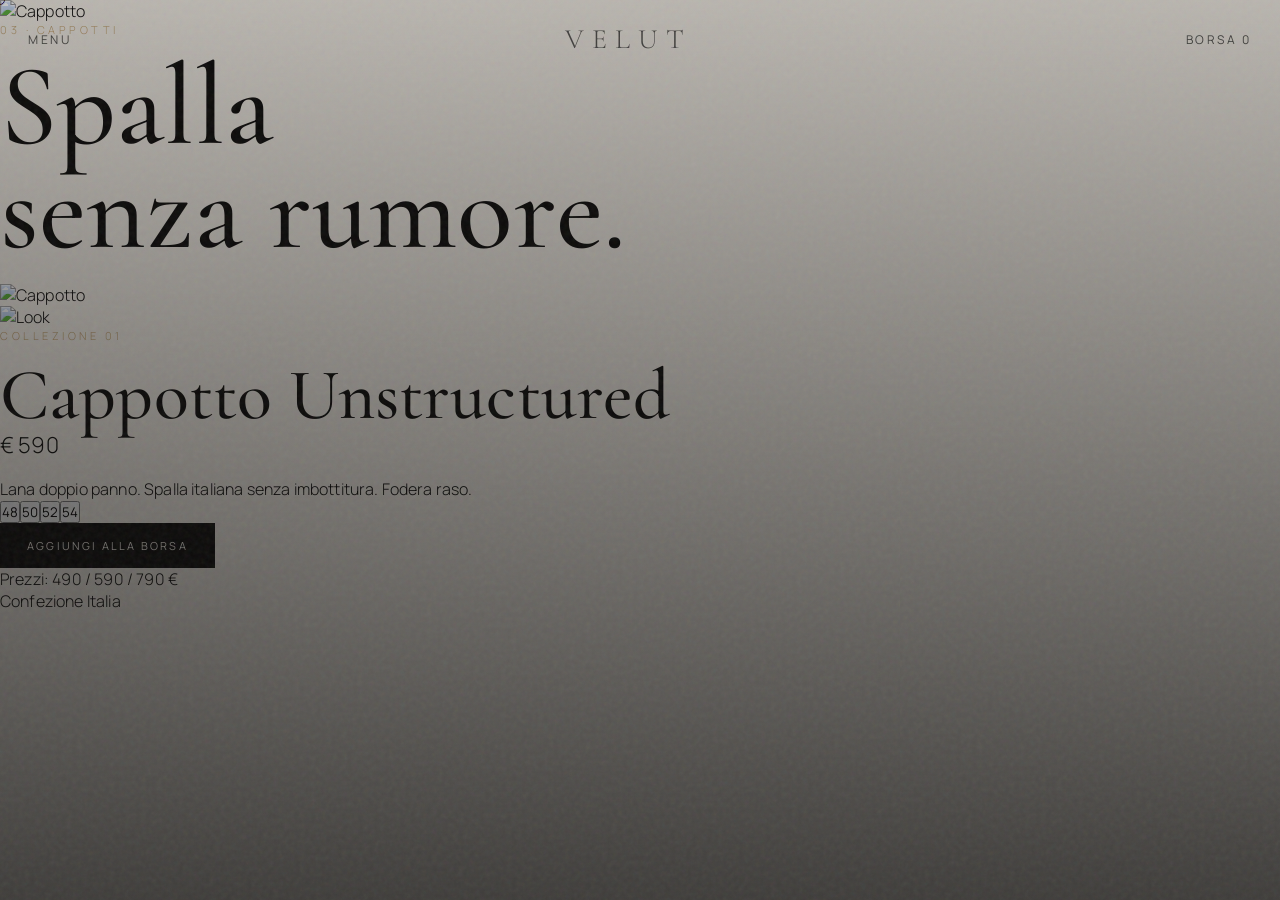
==== cappotti.html @ 3b7fd599 "Hero video sartoria e pagine prodotto Magliette Tute Cappotti" ====
<!DOCTYPE html><html lang="it"><head><meta charset="UTF-8"/><meta name="viewport" content="width=device-width, initial-scale=1"/><title>Cappotto Unstructured — Atelier VELUT</title><link href="https://fonts.googleapis.com/css2?family=Cormorant+Garamond:ital,wght@0,400;0,500;1,400&family=Manrope:wght@300;400;500&display=swap" rel="stylesheet" /><link rel="stylesheet" href="styles.css" /></head><body><div class="cursor" id="cursor"></div><div class="grain"></div><nav class="nav"><button class="nav-link" data-open="menu">Menu</button><a class="wordmark" href="index.html">VELUT</a><button class="nav-link" id="cartBtn">Borsa <span id="cartCount">0</span></button></nav><aside class="panel" id="menu"><button class="panel-close" data-close>×</button><p class="eyebrow">Atelier</p><a href="index.html">Home</a><a href="magliette.html">Magliette</a><a href="tute.html">Tute</a><a href="cappotti.html">Cappotti</a></aside><aside class="panel cart" id="cart"><button class="panel-close" data-close-cart>×</button><p class="eyebrow">Borsa</p><div id="cartItems" class="cart-items"></div><div class="cart-foot"><div class="row"><span>Totale</span><strong id="cartTotal">€ 0</strong></div><button class="btn solid" id="checkout">Richiedi il capo</button></div></aside><header class="page-hero"><div class="bg"><img src="https://images.unsplash.com/photo-1539533018447-63fcce2678e3?auto=format&fit=crop&w=1800&q=80" alt="Cappotto" /></div><div class="hero-veil"></div><div class="copy"><p class="eyebrow gold">03  ·  Cappotti</p><h1>Spalla<br />senza rumore.</h1></div></header><section class="buy"><div class="gallery"><img src="https://images.unsplash.com/photo-1539533018447-63fcce2678e3?auto=format&fit=crop&w=1400&q=80" alt="Cappotto" /><img class="small" src="https://images.unsplash.com/photo-1507679799987-c73779587ccf?auto=format&fit=crop&w=1200&q=80" alt="Look" /></div><div><p class="eyebrow">Collezione 01</p><h2>Cappotto Unstructured</h2><p class="price">€ 590</p><p>Lana doppio panno. Spalla italiana senza imbottitura. Fodera raso.</p><div class="swatches"><span class="swatch" style="background:#f3eee6"></span><span class="swatch" style="background:#0c0b0a"></span><span class="swatch" style="background:#b08968"></span></div><div class="sizes"><button class="size on" data-size="48">48</button><button class="size" data-size="50">50</button><button class="size" data-size="52">52</button><button class="size" data-size="54">54</button></div><button class="btn solid add" data-id="coat" data-name="Cappotto Unstructured" data-price="590">Aggiungi alla borsa</button><ul class="specs"><li>Prezzi: 490 / 590 / 790 €</li><li>Confezione Italia</li></ul></div></section><script src="app.js"></script></body></html>
---- styles.css ----
:root{--black:#0c0b0a;--ivory:#f3eee6;--gold:#c4a574;--stone:#8a8175;--paper:#e8e0d4}*{box-sizing:border-box;margin:0;padding:0}html{scroll-behavior:smooth}body{background:var(--ivory);color:var(--black);font-family:Manrope,sans-serif;font-weight:300;letter-spacing:.01em;overflow-x:hidden}img{width:100%;height:100%;object-fit:cover;display:block}button,a{font-family:inherit}.grain{pointer-events:none;position:fixed;inset:0;z-index:80;opacity:.07;background-image:url("data:image/svg+xml,%3Csvg viewBox='0 0 200 200' xmlns='http://www.w3.org/2000/svg'%3E%3Cfilter id='n'%3E%3CfeTurbulence type='fractalNoise' baseFrequency='.85' numOctaves='4' stitchTiles='stitch'/%3E%3C/filter%3E%3Crect width='100%25' height='100%25' filter='url(%23n)'/%3E%3C/svg%3E")}.cursor{width:10px;height:10px;border-radius:50%;border:1px solid var(--gold);position:fixed;pointer-events:none;z-index:90;transform:translate(-50%,-50%);transition:width .25s,height .25s;mix-blend-mode:difference}.cursor.big{width:44px;height:44px}.nav{position:fixed;top:0;left:0;right:0;z-index:40;display:flex;justify-content:space-between;align-items:center;padding:22px 28px;mix-blend-mode:difference;color:var(--ivory)}.wordmark{font-family:"Cormorant Garamond",serif;font-size:28px;letter-spacing:.28em;text-decoration:none;color:inherit}.nav-link{background:none;border:0;color:inherit;font-size:12px;letter-spacing:.22em;text-transform:uppercase;cursor:pointer}.hero{min-height:100vh;position:relative;display:grid;place-items:end start;color:var(--ivory)}.hero-media{position:absolute;inset:0}.hero-media img{filter:grayscale(.15) contrast(1.05)}.hero-veil{position:absolute;inset:0;background:linear-gradient(180deg,rgba(12,11,10,.25),rgba(12,11,10,.78))}.hero-copy{position:relative;z-index:2;padding:0 8vw 12vh;max-width:820px}.eyebrow{font-size:11px;letter-spacing:.32em;text-transform:uppercase;color:var(--gold);margin-bottom:18px}h1{font-family:"Cormorant Garamond",serif;font-weight:500;font-size:clamp(56px,9vw,118px);line-height:.9;margin-bottom:22px}.lede{font-size:18px;max-width:420px;margin-bottom:32px;color:var(--paper)}.vert{position:absolute;right:24px;top:50%;writing-mode:vertical-rl;letter-spacing:.4em;font-size:11px;color:var(--gold);z-index:2}.btn{display:inline-flex;align-items:center;justify-content:center;border:1px solid var(--gold);background:transparent;color:inherit;padding:14px 26px;letter-spacing:.2em;text-transform:uppercase;font-size:11px;text-decoration:none;cursor:pointer}.btn.solid{background:var(--black);color:var(--ivory);border-color:var(--black)}.btn:hover{background:var(--gold);color:var(--black);border-color:var(--gold)}.strip{background:var(--black);color:var(--gold);display:flex;gap:48px;padding:18px 28px;font-size:11px;letter-spacing:.28em;text-transform:uppercase}.manifesto,.collezione,.atelier,.lista,.foot{padding:100px 8vw}.manifesto{display:grid;grid-template-columns:1fr 1fr;gap:60px;align-items:end}h2{font-family:"Cormorant Garamond",serif;font-size:clamp(40px,6vw,72px);font-weight:500;line-height:.95}.manifesto-text p{font-size:18px;line-height:1.7;margin-bottom:16px;max-width:460px}.product{display:grid;grid-template-columns:1.15fr .85fr;gap:48px;align-items:center;margin-bottom:90px}.product.reverse{grid-template-columns:.85fr 1.15fr}.product.reverse .product-img{order:2}.product-img{height:78vh;min-height:520px;overflow:hidden}.product-info h3{font-family:"Cormorant Garamond",serif;font-size:48px;font-weight:500;margin:8px 0 6px}.price{font-size:22px;margin-bottom:18px}.product-info ul{margin:18px 0 28px;padding-left:18px}.atelier{background:var(--black);color:var(--ivory)}blockquote{font-family:"Cormorant Garamond",serif;font-size:clamp(28px,4vw,48px);font-style:italic;max-width:900px;margin:20px 0 56px;line-height:1.15}.grid3{display:grid;grid-template-columns:repeat(3,1fr);gap:36px}h4{font-size:13px;letter-spacing:.22em;text-transform:uppercase;color:var(--gold);margin-bottom:12px}.form{display:grid;grid-template-columns:1fr 1fr auto;gap:12px;margin-top:28px;max-width:780px}input{background:transparent;border:0;border-bottom:1px solid var(--stone);padding:14px 0;font-size:16px;outline:none;font-family:inherit}.foot{display:grid;grid-template-columns:1.4fr 1fr 1fr;gap:24px;background:var(--black);color:var(--paper);font-size:14px;line-height:1.8}.foot .wordmark{color:var(--ivory);margin-bottom:10px;display:block}.panel{position:fixed;inset:0 auto 0 0;width:min(420px,92vw);background:var(--black);color:var(--ivory);z-index:50;padding:80px 36px 40px;transform:translateX(-105%);transition:transform .45s cubic-bezier(.22,1,.36,1)}.panel.open{transform:none}.panel.cart{left:auto;right:0;transform:translateX(105%)}.panel.cart.open{transform:none}.panel a{display:block;color:inherit;text-decoration:none;font-family:"Cormorant Garamond",serif;font-size:36px;margin:8px 0}.panel-close{position:absolute;top:20px;right:20px;background:none;border:0;color:var(--gold);font-size:32px;cursor:pointer}.cart-line{display:flex;justify-content:space-between;padding:12px 0;border-bottom:1px solid #2a2723}.note{font-size:12px;color:var(--stone);margin-top:12px;line-height:1.5}@media(max-width:860px){.cursor{display:none}.manifesto,.product,.product.reverse,.grid3,.form,.foot{grid-template-columns:1fr}.product.reverse .product-img{order:0}.product-img{height:62vh;min-height:360px}.vert{display:none}h1{font-size:58px}}
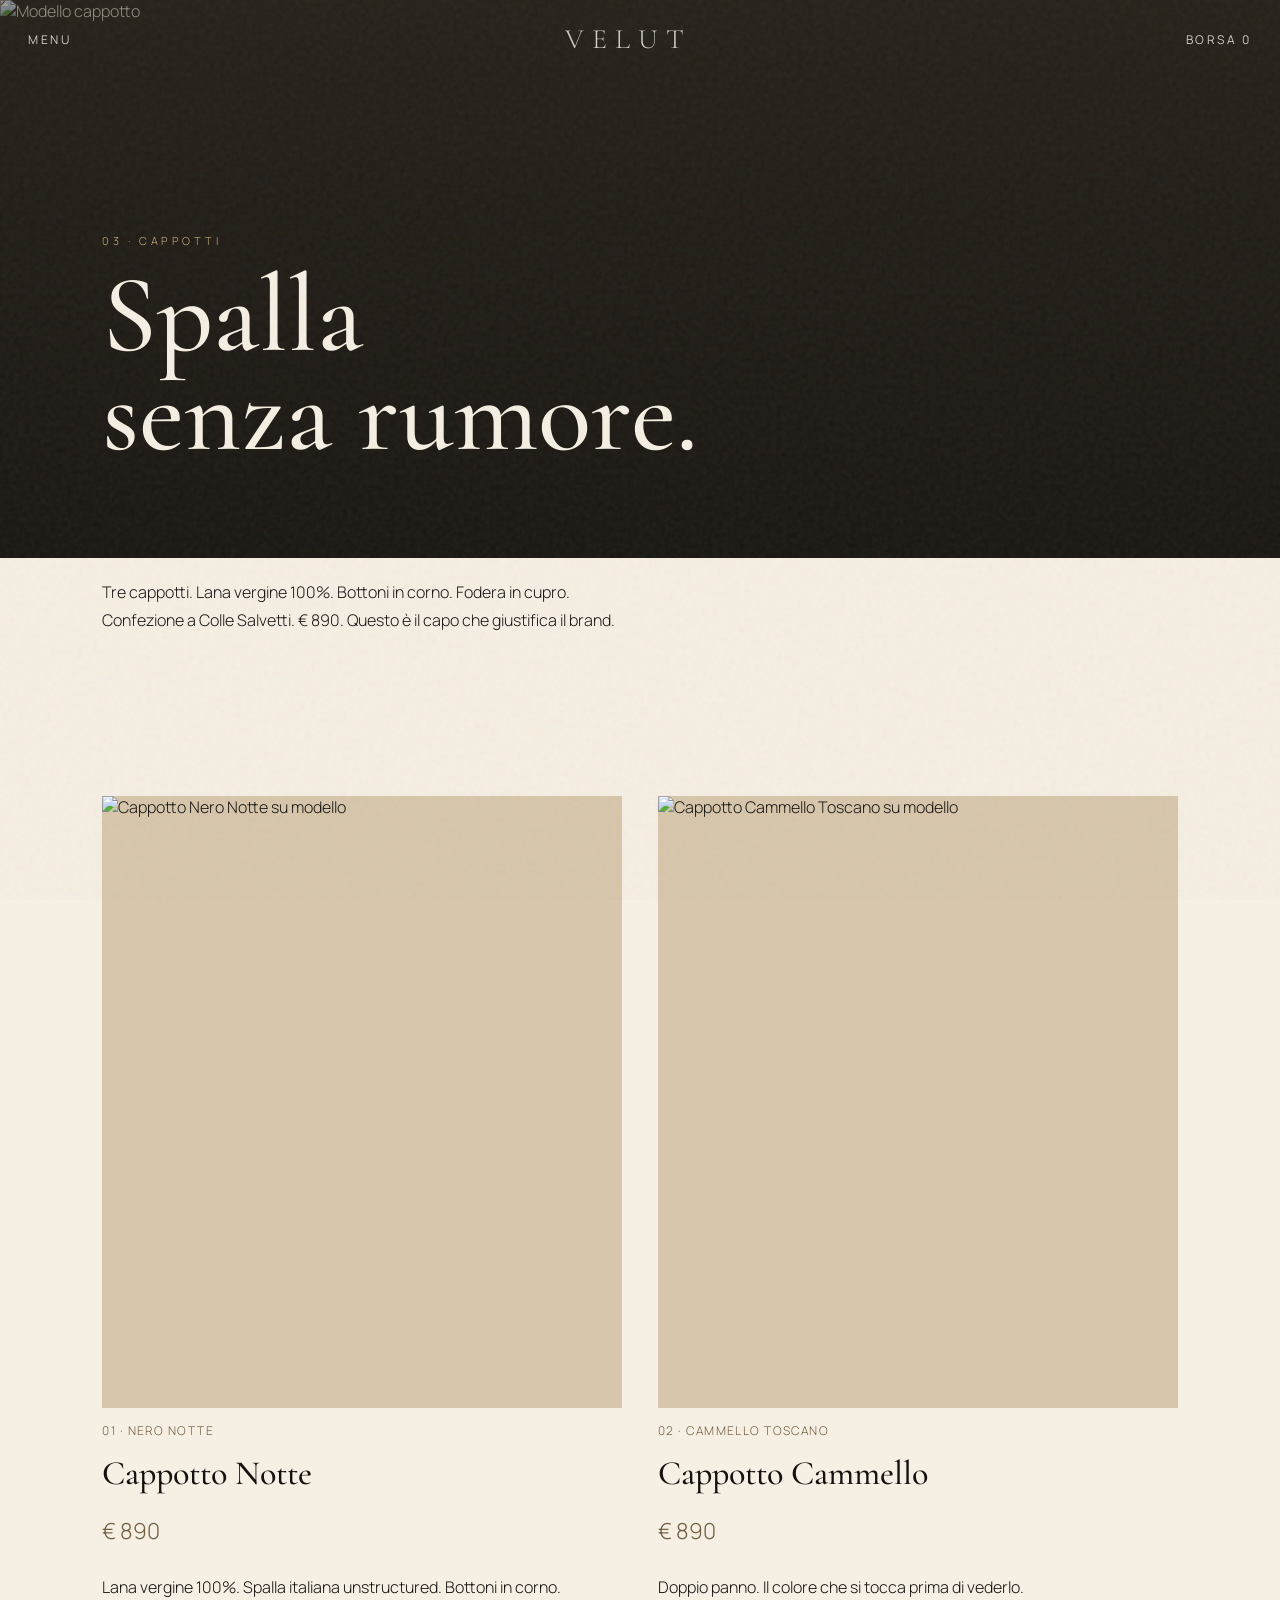
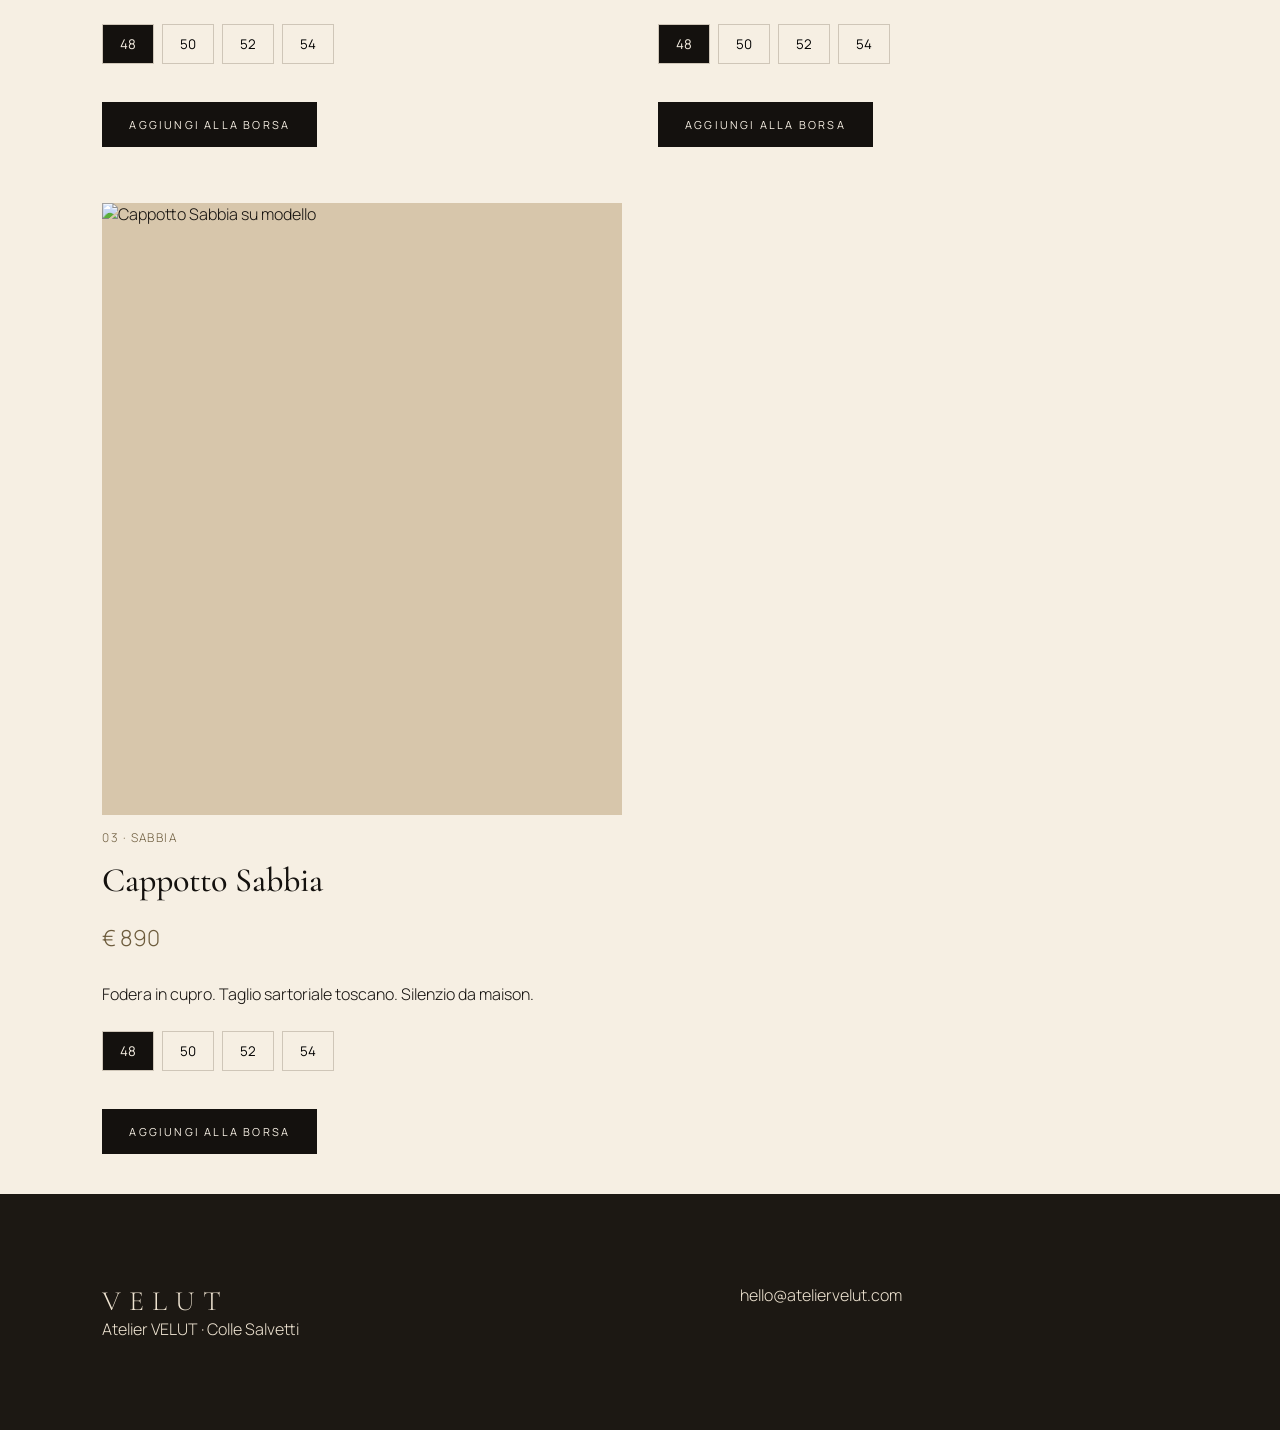
==== commit b72d952d: "Catalogo Velut: 5 magliette, 5 tute, 3 cappotti con modello. Prezzi 129 / 490 / 890. Colle Salvetti." ====
--- a/cappotti.html
+++ b/cappotti.html
@@ -1 +1,5 @@
-<!DOCTYPE html><html lang="it"><head><meta charset="UTF-8"/><meta name="viewport" content="width=device-width, initial-scale=1"/><title>Cappotto Unstructured — Atelier VELUT</title><link href="https://fonts.googleapis.com/css2?family=Cormorant+Garamond:ital,wght@0,400;0,500;1,400&family=Manrope:wght@300;400;500&display=swap" rel="stylesheet" /><link rel="stylesheet" href="styles.css" /></head><body><div class="cursor" id="cursor"></div><div class="grain"></div><nav class="nav"><button class="nav-link" data-open="menu">Menu</button><a class="wordmark" href="index.html">VELUT</a><button class="nav-link" id="cartBtn">Borsa <span id="cartCount">0</span></button></nav><aside class="panel" id="menu"><button class="panel-close" data-close>×</button><p class="eyebrow">Atelier</p><a href="index.html">Home</a><a href="magliette.html">Magliette</a><a href="tute.html">Tute</a><a href="cappotti.html">Cappotti</a></aside><aside class="panel cart" id="cart"><button class="panel-close" data-close-cart>×</button><p class="eyebrow">Borsa</p><div id="cartItems" class="cart-items"></div><div class="cart-foot"><div class="row"><span>Totale</span><strong id="cartTotal">€ 0</strong></div><button class="btn solid" id="checkout">Richiedi il capo</button></div></aside><header class="page-hero"><div class="bg"><img src="https://images.unsplash.com/photo-1539533018447-63fcce2678e3?auto=format&fit=crop&w=1800&q=80" alt="Cappotto" /></div><div class="hero-veil"></div><div class="copy"><p class="eyebrow gold">03  ·  Cappotti</p><h1>Spalla<br />senza rumore.</h1></div></header><section class="buy"><div class="gallery"><img src="https://images.unsplash.com/photo-1539533018447-63fcce2678e3?auto=format&fit=crop&w=1400&q=80" alt="Cappotto" /><img class="small" src="https://images.unsplash.com/photo-1507679799987-c73779587ccf?auto=format&fit=crop&w=1200&q=80" alt="Look" /></div><div><p class="eyebrow">Collezione 01</p><h2>Cappotto Unstructured</h2><p class="price">€ 590</p><p>Lana doppio panno. Spalla italiana senza imbottitura. Fodera raso.</p><div class="swatches"><span class="swatch" style="background:#f3eee6"></span><span class="swatch" style="background:#0c0b0a"></span><span class="swatch" style="background:#b08968"></span></div><div class="sizes"><button class="size on" data-size="48">48</button><button class="size" data-size="50">50</button><button class="size" data-size="52">52</button><button class="size" data-size="54">54</button></div><button class="btn solid add" data-id="coat" data-name="Cappotto Unstructured" data-price="590">Aggiungi alla borsa</button><ul class="specs"><li>Prezzi: 490 / 590 / 790 €</li><li>Confezione Italia</li></ul></div></section><script src="app.js"></script></body></html>+<!DOCTYPE html><html lang="it"><head><meta charset="UTF-8"/><meta name="viewport" content="width=device-width, initial-scale=1"/><title>Cappotti Lana Vergine — Atelier VELUT</title><link href="https://fonts.googleapis.com/css2?family=Cormorant+Garamond:ital,wght@0,400;0,500;1,400&family=Manrope:wght@300;400;500&display=swap" rel="stylesheet" /><link rel="stylesheet" href="styles.css" /></head><body><div class="cursor" id="cursor"></div><div class="grain"></div><nav class="nav"><button class="nav-link" data-open="menu">Menu</button><a class="wordmark" href="index.html">VELUT</a><button class="nav-link" id="cartBtn">Borsa <span id="cartCount">0</span></button></nav><aside class="panel" id="menu"><button class="panel-close" data-close>×</button><p class="eyebrow">Atelier</p><a href="index.html">Home</a><a href="magliette.html">Magliette</a><a href="tute.html">Tute</a><a href="cappotti.html">Cappotti</a><a href="collezione-sabbia.html">Sabbia</a></aside><aside class="panel cart" id="cart"><button class="panel-close" data-close-cart>×</button><p class="eyebrow">Borsa</p><div id="cartItems" class="cart-items"></div><div class="cart-foot"><div class="row"><span>Totale</span><strong id="cartTotal">€ 0</strong></div><button class="btn solid" id="checkout">Richiedi il capo</button></div></aside><header class="page-hero"><div class="bg"><img src="https://images.unsplash.com/photo-1507679799987-c73779587ccf?auto=format&fit=crop&w=1800&q=80" alt="Modello cappotto" /></div><div class="hero-veil"></div><div class="copy"><p class="eyebrow gold">03  ·  Cappotti</p><h1>Spalla<br />senza rumore.</h1></div></header><p class="note-atelier">Tre cappotti. Lana vergine 100%. Bottoni in corno. Fodera in cupro. Confezione a Colle Salvetti. € 890. Questo è il capo che giustifica il brand.</p><section class="catalog">
+<article class="card"><div class="shot"><img src="https://images.unsplash.com/photo-1539533018447-63fcce2678e3?auto=format&fit=crop&w=1400&q=80" alt="Cappotto Nero Notte su modello"/></div><p class="meta">01 · Nero Notte</p><h3>Cappotto Notte</h3><p class="price">€ 890</p><p>Lana vergine 100%. Spalla italiana unstructured. Bottoni in corno.</p><div class="sizes"><button class="size on" data-size="48">48</button><button class="size" data-size="50">50</button><button class="size" data-size="52">52</button><button class="size" data-size="54">54</button></div><button class="btn solid add" data-id="coat-notte" data-name="Cappotto Lana Vergine Nero Notte" data-price="890">Aggiungi alla borsa</button></article>
+<article class="card"><div class="shot"><img src="https://images.unsplash.com/photo-1507679799987-c73779587ccf?auto=format&fit=crop&w=1400&q=80" alt="Cappotto Cammello Toscano su modello"/></div><p class="meta">02 · Cammello Toscano</p><h3>Cappotto Cammello</h3><p class="price">€ 890</p><p>Doppio panno. Il colore che si tocca prima di vederlo.</p><div class="sizes"><button class="size on" data-size="48">48</button><button class="size" data-size="50">50</button><button class="size" data-size="52">52</button><button class="size" data-size="54">54</button></div><button class="btn solid add" data-id="coat-cammello" data-name="Cappotto Lana Vergine Cammello Toscano" data-price="890">Aggiungi alla borsa</button></article>
+<article class="card"><div class="shot"><img src="https://images.unsplash.com/photo-1617137968427-85924c800a22?auto=format&fit=crop&w=1400&q=80" alt="Cappotto Sabbia su modello"/></div><p class="meta">03 · Sabbia</p><h3>Cappotto Sabbia</h3><p class="price">€ 890</p><p>Fodera in cupro. Taglio sartoriale toscano. Silenzio da maison.</p><div class="sizes"><button class="size on" data-size="48">48</button><button class="size" data-size="50">50</button><button class="size" data-size="52">52</button><button class="size" data-size="54">54</button></div><button class="btn solid add" data-id="coat-sabbia" data-name="Cappotto Lana Vergine Sabbia" data-price="890">Aggiungi alla borsa</button></article>
+</section><footer class="foot"><div><p class="wordmark">VELUT</p><p>Atelier VELUT · Colle Salvetti</p></div><div><p>hello@ateliervelut.com</p></div></footer><script src="app.js"></script></body></html>
--- a/styles.css
+++ b/styles.css
@@ -1 +1 @@
-:root{--black:#0c0b0a;--ivory:#f3eee6;--gold:#c4a574;--stone:#8a8175;--paper:#e8e0d4}*{box-sizing:border-box;margin:0;padding:0}html{scroll-behavior:smooth}body{background:var(--ivory);color:var(--black);font-family:Manrope,sans-serif;font-weight:300;letter-spacing:.01em;overflow-x:hidden}img{width:100%;height:100%;object-fit:cover;display:block}button,a{font-family:inherit}.grain{pointer-events:none;position:fixed;inset:0;z-index:80;opacity:.07;background-image:url("data:image/svg+xml,%3Csvg viewBox='0 0 200 200' xmlns='http://www.w3.org/2000/svg'%3E%3Cfilter id='n'%3E%3CfeTurbulence type='fractalNoise' baseFrequency='.85' numOctaves='4' stitchTiles='stitch'/%3E%3C/filter%3E%3Crect width='100%25' height='100%25' filter='url(%23n)'/%3E%3C/svg%3E")}.cursor{width:10px;height:10px;border-radius:50%;border:1px solid var(--gold);position:fixed;pointer-events:none;z-index:90;transform:translate(-50%,-50%);transition:width .25s,height .25s;mix-blend-mode:difference}.cursor.big{width:44px;height:44px}.nav{position:fixed;top:0;left:0;right:0;z-index:40;display:flex;justify-content:space-between;align-items:center;padding:22px 28px;mix-blend-mode:difference;color:var(--ivory)}.wordmark{font-family:"Cormorant Garamond",serif;font-size:28px;letter-spacing:.28em;text-decoration:none;color:inherit}.nav-link{background:none;border:0;color:inherit;font-size:12px;letter-spacing:.22em;text-transform:uppercase;cursor:pointer}.hero{min-height:100vh;position:relative;display:grid;place-items:end start;color:var(--ivory)}.hero-media{position:absolute;inset:0}.hero-media img{filter:grayscale(.15) contrast(1.05)}.hero-veil{position:absolute;inset:0;background:linear-gradient(180deg,rgba(12,11,10,.25),rgba(12,11,10,.78))}.hero-copy{position:relative;z-index:2;padding:0 8vw 12vh;max-width:820px}.eyebrow{font-size:11px;letter-spacing:.32em;text-transform:uppercase;color:var(--gold);margin-bottom:18px}h1{font-family:"Cormorant Garamond",serif;font-weight:500;font-size:clamp(56px,9vw,118px);line-height:.9;margin-bottom:22px}.lede{font-size:18px;max-width:420px;margin-bottom:32px;color:var(--paper)}.vert{position:absolute;right:24px;top:50%;writing-mode:vertical-rl;letter-spacing:.4em;font-size:11px;color:var(--gold);z-index:2}.btn{display:inline-flex;align-items:center;justify-content:center;border:1px solid var(--gold);background:transparent;color:inherit;padding:14px 26px;letter-spacing:.2em;text-transform:uppercase;font-size:11px;text-decoration:none;cursor:pointer}.btn.solid{background:var(--black);color:var(--ivory);border-color:var(--black)}.btn:hover{background:var(--gold);color:var(--black);border-color:var(--gold)}.strip{background:var(--black);color:var(--gold);display:flex;gap:48px;padding:18px 28px;font-size:11px;letter-spacing:.28em;text-transform:uppercase}.manifesto,.collezione,.atelier,.lista,.foot{padding:100px 8vw}.manifesto{display:grid;grid-template-columns:1fr 1fr;gap:60px;align-items:end}h2{font-family:"Cormorant Garamond",serif;font-size:clamp(40px,6vw,72px);font-weight:500;line-height:.95}.manifesto-text p{font-size:18px;line-height:1.7;margin-bottom:16px;max-width:460px}.product{display:grid;grid-template-columns:1.15fr .85fr;gap:48px;align-items:center;margin-bottom:90px}.product.reverse{grid-template-columns:.85fr 1.15fr}.product.reverse .product-img{order:2}.product-img{height:78vh;min-height:520px;overflow:hidden}.product-info h3{font-family:"Cormorant Garamond",serif;font-size:48px;font-weight:500;margin:8px 0 6px}.price{font-size:22px;margin-bottom:18px}.product-info ul{margin:18px 0 28px;padding-left:18px}.atelier{background:var(--black);color:var(--ivory)}blockquote{font-family:"Cormorant Garamond",serif;font-size:clamp(28px,4vw,48px);font-style:italic;max-width:900px;margin:20px 0 56px;line-height:1.15}.grid3{display:grid;grid-template-columns:repeat(3,1fr);gap:36px}h4{font-size:13px;letter-spacing:.22em;text-transform:uppercase;color:var(--gold);margin-bottom:12px}.form{display:grid;grid-template-columns:1fr 1fr auto;gap:12px;margin-top:28px;max-width:780px}input{background:transparent;border:0;border-bottom:1px solid var(--stone);padding:14px 0;font-size:16px;outline:none;font-family:inherit}.foot{display:grid;grid-template-columns:1.4fr 1fr 1fr;gap:24px;background:var(--black);color:var(--paper);font-size:14px;line-height:1.8}.foot .wordmark{color:var(--ivory);margin-bottom:10px;display:block}.panel{position:fixed;inset:0 auto 0 0;width:min(420px,92vw);background:var(--black);color:var(--ivory);z-index:50;padding:80px 36px 40px;transform:translateX(-105%);transition:transform .45s cubic-bezier(.22,1,.36,1)}.panel.open{transform:none}.panel.cart{left:auto;right:0;transform:translateX(105%)}.panel.cart.open{transform:none}.panel a{display:block;color:inherit;text-decoration:none;font-family:"Cormorant Garamond",serif;font-size:36px;margin:8px 0}.panel-close{position:absolute;top:20px;right:20px;background:none;border:0;color:var(--gold);font-size:32px;cursor:pointer}.cart-line{display:flex;justify-content:space-between;padding:12px 0;border-bottom:1px solid #2a2723}.note{font-size:12px;color:var(--stone);margin-top:12px;line-height:1.5}@media(max-width:860px){.cursor{display:none}.manifesto,.product,.product.reverse,.grid3,.form,.foot{grid-template-columns:1fr}.product.reverse .product-img{order:0}.product-img{height:62vh;min-height:360px}.vert{display:none}h1{font-size:58px}}+:root{--black:#14110e;--ivory:#f6efe3;--champagne:#eadcc6;--gold:#c9b07a;--stone:#8d8273;--paper:#efe4d2}*{box-sizing:border-box;margin:0;padding:0}html{scroll-behavior:smooth}body{background:var(--ivory);color:var(--black);font-family:Manrope,sans-serif;font-weight:300;overflow-x:hidden}img,video{width:100%;height:100%;object-fit:cover;display:block}button,a{font-family:inherit}.grain{pointer-events:none;position:fixed;inset:0;z-index:80;opacity:.06;background-image:url("data:image/svg+xml,%3Csvg viewBox='0 0 200 200' xmlns='http://www.w3.org/2000/svg'%3E%3Cfilter id='n'%3E%3CfeTurbulence type='fractalNoise' baseFrequency='.85' numOctaves='4' stitchTiles='stitch'/%3E%3C/filter%3E%3Crect width='100%25' height='100%25' filter='url(%23n)'/%3E%3C/svg%3E")}.cursor{width:10px;height:10px;border-radius:50%;border:1px solid var(--gold);position:fixed;pointer-events:none;z-index:90;transform:translate(-50%,-50%);mix-blend-mode:difference}.nav{position:fixed;top:0;left:0;right:0;z-index:40;display:flex;justify-content:space-between;align-items:center;padding:22px 28px;mix-blend-mode:difference;color:var(--ivory)}.wordmark{font-family:"Cormorant Garamond",serif;font-size:28px;letter-spacing:.28em;text-decoration:none;color:inherit}.nav-link{background:none;border:0;color:inherit;font-size:12px;letter-spacing:.22em;text-transform:uppercase;cursor:pointer}.hero{min-height:100vh;position:relative;display:grid;place-items:end start;color:var(--ivory)}.hero-media{position:absolute;inset:0;background:#2a241c}.hero-media video{filter:grayscale(.28) contrast(1.08) brightness(.82) sepia(.12)}.hero-veil{position:absolute;inset:0;background:linear-gradient(180deg,rgba(20,17,14,.18),rgba(20,17,14,.72))}.hero-copy{position:relative;z-index:2;padding:0 8vw 12vh;max-width:820px}.hero-actions{display:flex;flex-wrap:wrap;gap:12px}.eyebrow{font-size:11px;letter-spacing:.32em;text-transform:uppercase;color:var(--gold);margin-bottom:18px}h1{font-family:"Cormorant Garamond",serif;font-weight:500;font-size:clamp(52px,9vw,110px);line-height:.9;margin-bottom:22px}.lede{font-size:18px;max-width:440px;margin-bottom:32px;color:var(--paper);line-height:1.6}.btn{display:inline-flex;align-items:center;justify-content:center;border:1px solid var(--gold);background:transparent;color:inherit;padding:14px 26px;letter-spacing:.2em;text-transform:uppercase;font-size:11px;text-decoration:none;cursor:pointer}.btn.solid{background:var(--black);color:var(--ivory);border-color:var(--black)}.btn.ghost{color:var(--ivory)}.btn:hover{background:var(--gold);color:var(--black);border-color:var(--gold)}.strip{background:#1c1813;color:var(--gold);display:flex;gap:48px;padding:18px 28px;font-size:11px;letter-spacing:.28em;text-transform:uppercase}.sabbia-band{display:grid;grid-template-columns:1.15fr .85fr;min-height:78vh;background:var(--champagne);color:var(--black)}.sabbia-img{min-height:56vh;background:#d7c6ab}.sabbia-copy{padding:72px 8vw;display:flex;flex-direction:column;justify-content:center}.sabbia-copy p{max-width:380px;line-height:1.75;margin:16px 0 28px}.manifesto,.collezione,.foot{padding:90px 8vw}.manifesto{display:grid;grid-template-columns:1fr 1fr;gap:50px;align-items:end;background:var(--paper)}h2{font-family:"Cormorant Garamond",serif;font-size:clamp(36px,6vw,68px);font-weight:500;line-height:.95}.manifesto-text p{font-size:18px;line-height:1.75;margin-bottom:16px;max-width:460px}.product{display:grid;grid-template-columns:1.15fr .85fr;gap:44px;align-items:center;margin-bottom:80px}.product.reverse{grid-template-columns:.85fr 1.15fr}.product.reverse .product-img{order:2}.product-img{height:72vh;min-height:420px;overflow:hidden;background:#d7c6ab}.product-info h3{font-family:"Cormorant Garamond",serif;font-size:46px;font-weight:500}.price{font-size:22px;margin:8px 0 16px;color:#6d5c3d}.product-info p{line-height:1.75}.page-hero{min-height:62vh;position:relative;color:var(--ivory);display:grid;place-items:end start}.page-hero .bg{position:absolute;inset:0;background:#2a241c}.page-hero .bg img{filter:grayscale(.12) brightness(.7) sepia(.08)}.page-hero .copy{position:relative;z-index:2;padding:0 8vw 8vh}.buy{display:grid;grid-template-columns:1.15fr .85fr;gap:48px;padding:80px 8vw}.gallery{display:grid;gap:12px}.gallery img{height:68vh;min-height:380px;background:#d7c6ab}.gallery img.small{height:34vh;min-height:200px}.swatches{display:flex;gap:10px;margin:18px 0}.swatch{width:28px;height:28px;border-radius:50%;border:1px solid #cfc6b8}.sizes{display:flex;gap:8px;flex-wrap:wrap;margin:12px 0 24px}.size{min-width:52px;padding:10px 12px;border:1px solid #cfc6b8;background:transparent;cursor:pointer}.size.on{background:var(--black);color:var(--ivory)}.specs li{list-style:none;padding:10px 0;border-bottom:1px solid #ddd4c4}.foot{display:grid;grid-template-columns:1.4fr 1fr;gap:24px;background:#1c1813;color:var(--paper)}.panel{position:fixed;inset:0 auto 0 0;width:min(420px,92vw);background:#1c1813;color:var(--ivory);z-index:50;padding:80px 36px 40px;transform:translateX(-105%);transition:transform .45s}.panel.open{transform:none}.panel.cart{left:auto;right:0;transform:translateX(105%)}.panel.cart.open{transform:none}.panel a{display:block;color:inherit;text-decoration:none;font-family:"Cormorant Garamond",serif;font-size:34px;margin:8px 0}.panel-close{position:absolute;top:20px;right:20px;background:none;border:0;color:var(--gold);font-size:32px;cursor:pointer}.cart-line{display:flex;justify-content:space-between;padding:12px 0;border-bottom:1px solid #2a2723}.catalog{display:grid;grid-template-columns:repeat(2,1fr);gap:56px 36px;padding:72px 8vw 40px}.card{display:flex;flex-direction:column;gap:14px}.card .shot{height:68vh;min-height:420px;overflow:hidden;background:#d7c6ab}.card h3{font-family:"Cormorant Garamond",serif;font-size:34px;font-weight:500}.card .meta{font-size:12px;letter-spacing:.12em;text-transform:uppercase;color:#6d5c3d}.note-atelier{padding:20px 8vw 90px;max-width:740px;line-height:1.75}.card .add{align-self:flex-start}@media(max-width:860px){.cursor{display:none}.manifesto,.product,.product.reverse,.buy,.foot,.sabbia-band,.catalog{grid-template-columns:1fr}.product.reverse .product-img{order:0}.product-img,.gallery img,.card .shot{height:52vh;min-height:280px}h1{font-size:52px}}
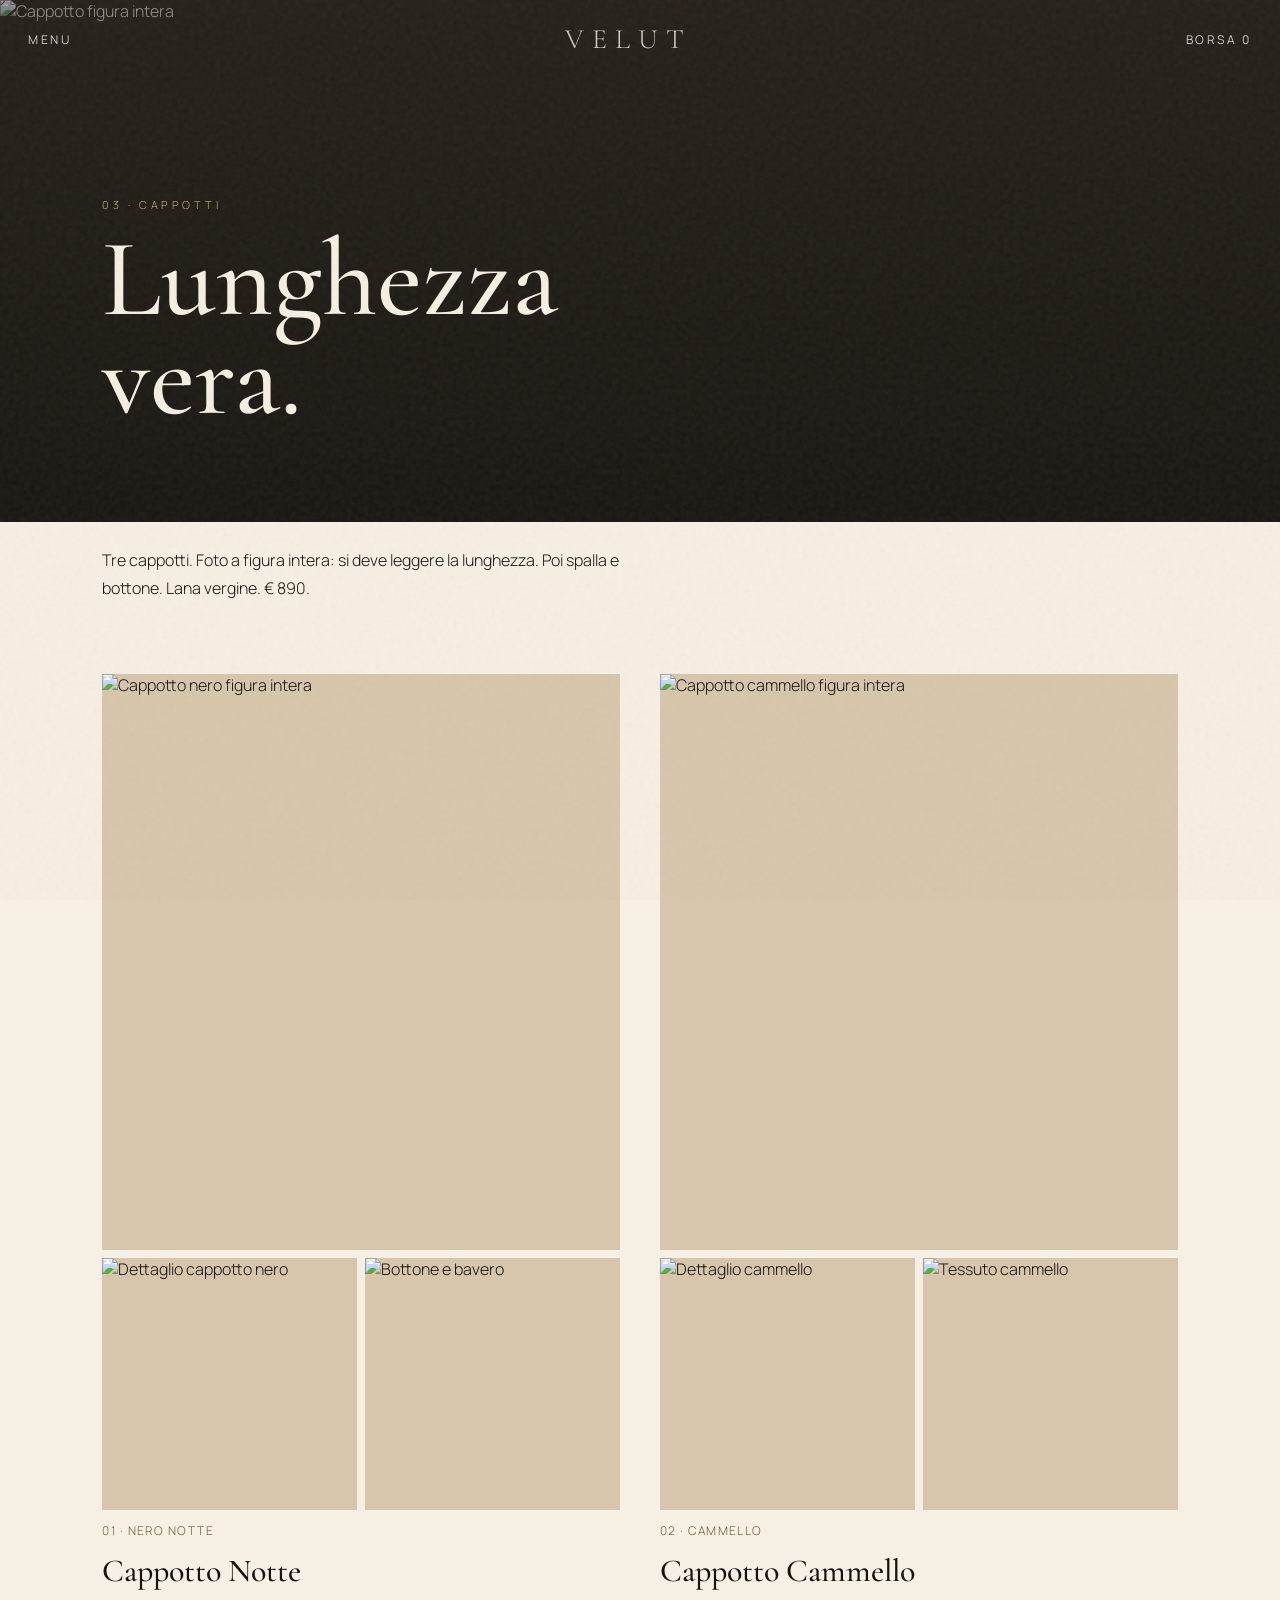
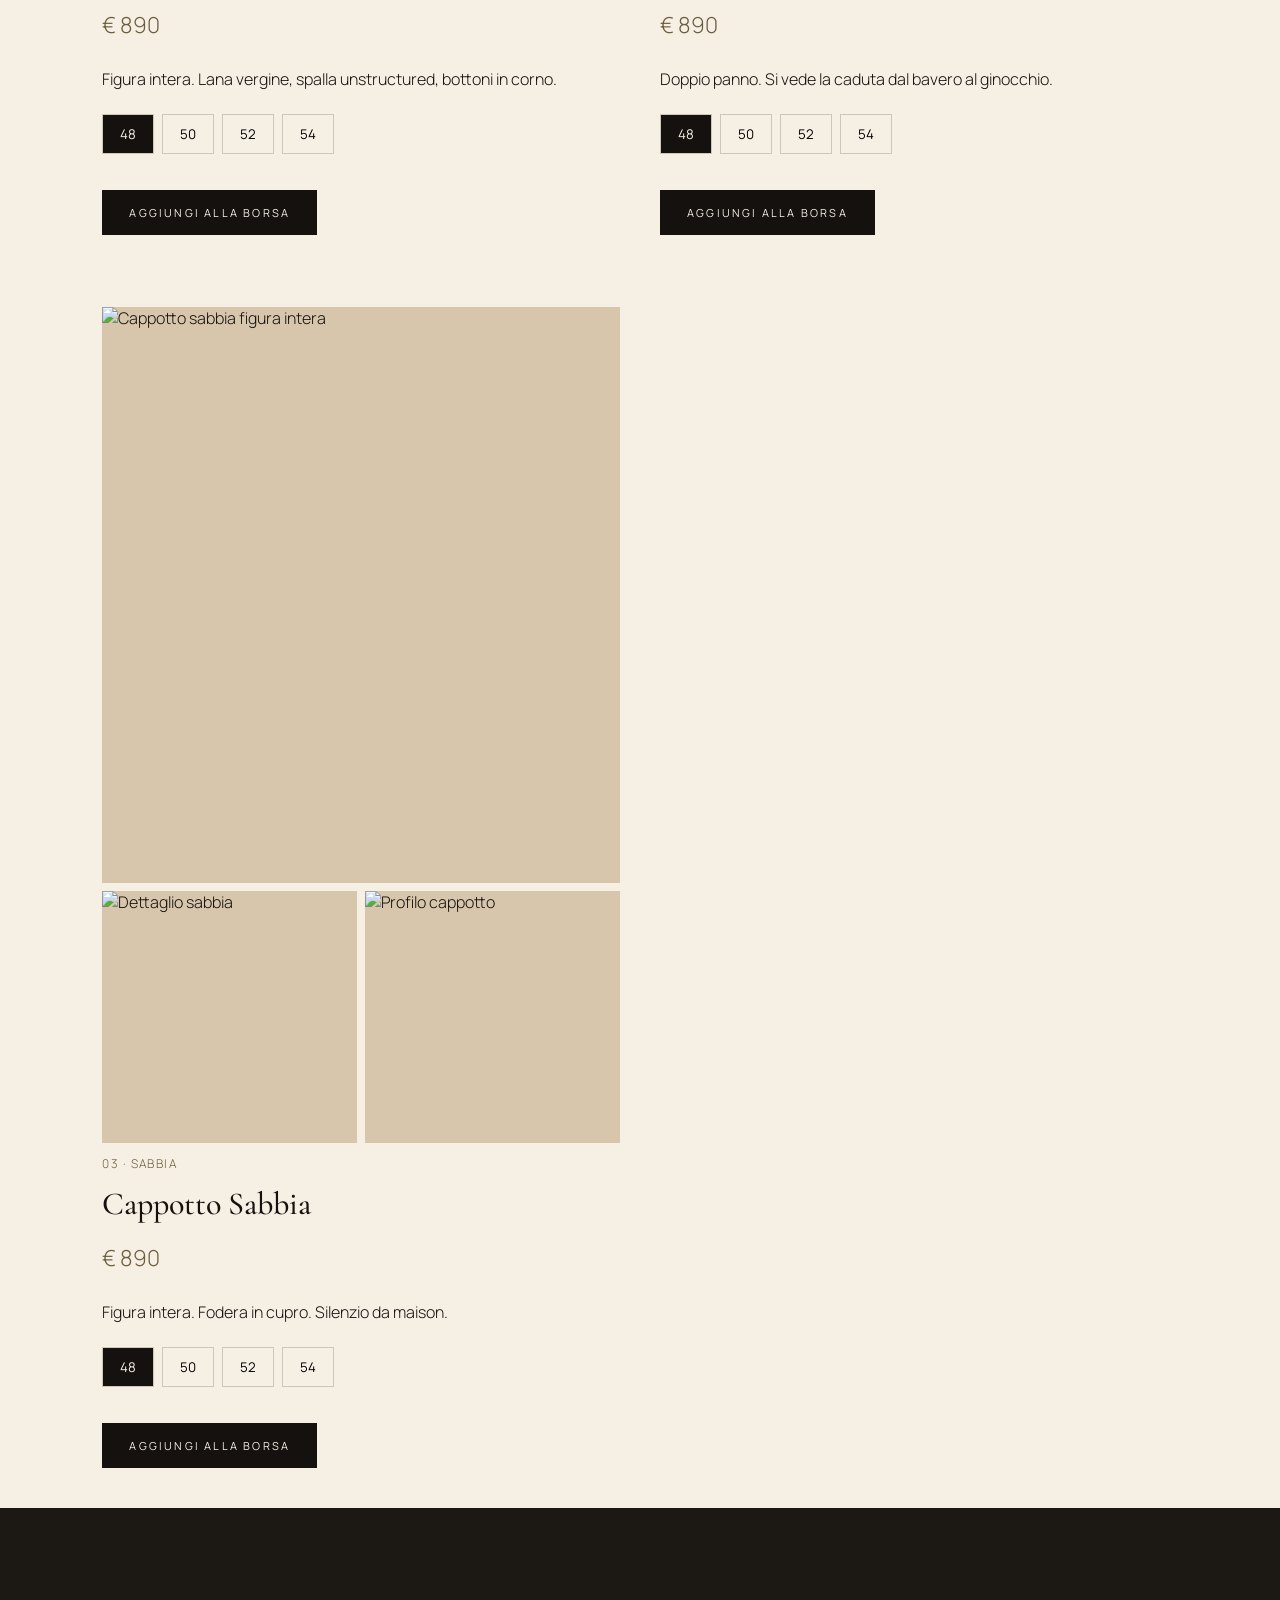
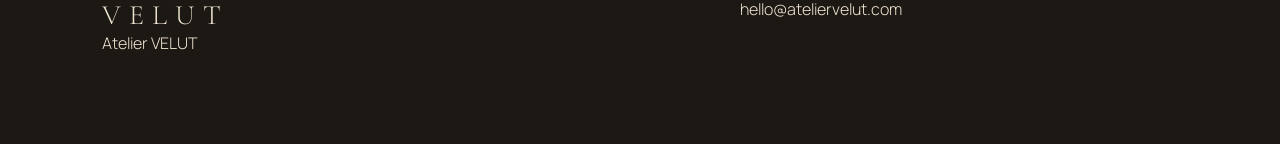
==== commit 4e0ab4af: "Foto allineate al capo: gallery per prodotto, maglietta a mezzo busto, tuta e cappotto full body. Ri" ====
--- a/cappotti.html
+++ b/cappotti.html
@@ -1,5 +1,5 @@
-<!DOCTYPE html><html lang="it"><head><meta charset="UTF-8"/><meta name="viewport" content="width=device-width, initial-scale=1"/><title>Cappotti Lana Vergine — Atelier VELUT</title><link href="https://fonts.googleapis.com/css2?family=Cormorant+Garamond:ital,wght@0,400;0,500;1,400&family=Manrope:wght@300;400;500&display=swap" rel="stylesheet" /><link rel="stylesheet" href="styles.css" /></head><body><div class="cursor" id="cursor"></div><div class="grain"></div><nav class="nav"><button class="nav-link" data-open="menu">Menu</button><a class="wordmark" href="index.html">VELUT</a><button class="nav-link" id="cartBtn">Borsa <span id="cartCount">0</span></button></nav><aside class="panel" id="menu"><button class="panel-close" data-close>×</button><p class="eyebrow">Atelier</p><a href="index.html">Home</a><a href="magliette.html">Magliette</a><a href="tute.html">Tute</a><a href="cappotti.html">Cappotti</a><a href="collezione-sabbia.html">Sabbia</a></aside><aside class="panel cart" id="cart"><button class="panel-close" data-close-cart>×</button><p class="eyebrow">Borsa</p><div id="cartItems" class="cart-items"></div><div class="cart-foot"><div class="row"><span>Totale</span><strong id="cartTotal">€ 0</strong></div><button class="btn solid" id="checkout">Richiedi il capo</button></div></aside><header class="page-hero"><div class="bg"><img src="https://images.unsplash.com/photo-1507679799987-c73779587ccf?auto=format&fit=crop&w=1800&q=80" alt="Modello cappotto" /></div><div class="hero-veil"></div><div class="copy"><p class="eyebrow gold">03  ·  Cappotti</p><h1>Spalla<br />senza rumore.</h1></div></header><p class="note-atelier">Tre cappotti. Lana vergine 100%. Bottoni in corno. Fodera in cupro. Confezione a Colle Salvetti. € 890. Questo è il capo che giustifica il brand.</p><section class="catalog">
-<article class="card"><div class="shot"><img src="https://images.unsplash.com/photo-1539533018447-63fcce2678e3?auto=format&fit=crop&w=1400&q=80" alt="Cappotto Nero Notte su modello"/></div><p class="meta">01 · Nero Notte</p><h3>Cappotto Notte</h3><p class="price">€ 890</p><p>Lana vergine 100%. Spalla italiana unstructured. Bottoni in corno.</p><div class="sizes"><button class="size on" data-size="48">48</button><button class="size" data-size="50">50</button><button class="size" data-size="52">52</button><button class="size" data-size="54">54</button></div><button class="btn solid add" data-id="coat-notte" data-name="Cappotto Lana Vergine Nero Notte" data-price="890">Aggiungi alla borsa</button></article>
-<article class="card"><div class="shot"><img src="https://images.unsplash.com/photo-1507679799987-c73779587ccf?auto=format&fit=crop&w=1400&q=80" alt="Cappotto Cammello Toscano su modello"/></div><p class="meta">02 · Cammello Toscano</p><h3>Cappotto Cammello</h3><p class="price">€ 890</p><p>Doppio panno. Il colore che si tocca prima di vederlo.</p><div class="sizes"><button class="size on" data-size="48">48</button><button class="size" data-size="50">50</button><button class="size" data-size="52">52</button><button class="size" data-size="54">54</button></div><button class="btn solid add" data-id="coat-cammello" data-name="Cappotto Lana Vergine Cammello Toscano" data-price="890">Aggiungi alla borsa</button></article>
-<article class="card"><div class="shot"><img src="https://images.unsplash.com/photo-1617137968427-85924c800a22?auto=format&fit=crop&w=1400&q=80" alt="Cappotto Sabbia su modello"/></div><p class="meta">03 · Sabbia</p><h3>Cappotto Sabbia</h3><p class="price">€ 890</p><p>Fodera in cupro. Taglio sartoriale toscano. Silenzio da maison.</p><div class="sizes"><button class="size on" data-size="48">48</button><button class="size" data-size="50">50</button><button class="size" data-size="52">52</button><button class="size" data-size="54">54</button></div><button class="btn solid add" data-id="coat-sabbia" data-name="Cappotto Lana Vergine Sabbia" data-price="890">Aggiungi alla borsa</button></article>
-</section><footer class="foot"><div><p class="wordmark">VELUT</p><p>Atelier VELUT · Colle Salvetti</p></div><div><p>hello@ateliervelut.com</p></div></footer><script src="app.js"></script></body></html>+<!DOCTYPE html><html lang="it"><head><meta charset="UTF-8"/><meta name="viewport" content="width=device-width, initial-scale=1"/><title>Cappotti Lana Vergine — VELUT</title><link href="https://fonts.googleapis.com/css2?family=Cormorant+Garamond:ital,wght@0,400;0,500;1,400&family=Manrope:wght@300;400;500&display=swap" rel="stylesheet" /><link rel="stylesheet" href="styles.css" /></head><body><div class="cursor" id="cursor"></div><div class="grain"></div><nav class="nav"><button class="nav-link" data-open="menu">Menu</button><a class="wordmark" href="index.html">VELUT</a><button class="nav-link" id="cartBtn">Borsa <span id="cartCount">0</span></button></nav><aside class="panel" id="menu"><button class="panel-close" data-close>×</button><a href="index.html">Home</a><a href="magliette.html">Magliette</a><a href="tute.html">Tute</a><a href="cappotti.html">Cappotti</a></aside><aside class="panel cart" id="cart"><button class="panel-close" data-close-cart>×</button><p class="eyebrow">Borsa</p><div id="cartItems" class="cart-items"></div><div class="cart-foot"><div class="row"><span>Totale</span><strong id="cartTotal">€ 0</strong></div><button class="btn solid" id="checkout">Richiedi il capo</button></div></aside><header class="page-hero"><div class="bg"><img src="https://images.pexels.com/photos/1043473/pexels-photo-1043473.jpeg?auto=compress&cs=tinysrgb&w=1800" alt="Cappotto figura intera" /></div><div class="hero-veil"></div><div class="copy"><p class="eyebrow">03 · Cappotti</p><h1>Lunghezza<br/>vera.</h1></div></header><p class="note-atelier">Tre cappotti. Foto a figura intera: si deve leggere la lunghezza. Poi spalla e bottone. Lana vergine. € 890.</p><section class="catalog">
+<article class="card full"><div class="shots"><img class="main" src="https://images.pexels.com/photos/1043473/pexels-photo-1043473.jpeg?auto=compress&cs=tinysrgb&w=1400" alt="Cappotto nero figura intera"/><img class="side" src="https://images.pexels.com/photos/325876/pexels-photo-325876.jpeg?auto=compress&cs=tinysrgb&w=800" alt="Dettaglio cappotto nero"/><img class="side" src="https://images.unsplash.com/photo-1539533018447-63fcce2678e3?auto=format&fit=crop&w=800&q=80" alt="Bottone e bavero"/></div><p class="meta">01 · Nero Notte</p><h3>Cappotto Notte</h3><p class="price">€ 890</p><p>Figura intera. Lana vergine, spalla unstructured, bottoni in corno.</p><div class="sizes"><button class="size on" data-size="48">48</button><button class="size" data-size="50">50</button><button class="size" data-size="52">52</button><button class="size" data-size="54">54</button></div><button class="btn solid add" data-id="coat-notte" data-name="Cappotto Lana Vergine Nero Notte" data-price="890">Aggiungi alla borsa</button></article>
+<article class="card full"><div class="shots"><img class="main" src="https://images.pexels.com/photos/19113849/pexels-photo-19113849.jpeg?auto=compress&cs=tinysrgb&w=1400" alt="Cappotto cammello figura intera"/><img class="side" src="https://images.pexels.com/photos/7671166/pexels-photo-7671166.jpeg?auto=compress&cs=tinysrgb&w=800" alt="Dettaglio cammello"/><img class="side" src="https://images.pexels.com/photos/6764007/pexels-photo-6764007.jpeg?auto=compress&cs=tinysrgb&w=800" alt="Tessuto cammello"/></div><p class="meta">02 · Cammello</p><h3>Cappotto Cammello</h3><p class="price">€ 890</p><p>Doppio panno. Si vede la caduta dal bavero al ginocchio.</p><div class="sizes"><button class="size on" data-size="48">48</button><button class="size" data-size="50">50</button><button class="size" data-size="52">52</button><button class="size" data-size="54">54</button></div><button class="btn solid add" data-id="coat-cammello" data-name="Cappotto Lana Vergine Cammello" data-price="890">Aggiungi alla borsa</button></article>
+<article class="card full"><div class="shots"><img class="main" src="https://images.pexels.com/photos/3755706/pexels-photo-3755706.jpeg?auto=compress&cs=tinysrgb&w=1400" alt="Cappotto sabbia figura intera"/><img class="side" src="https://images.pexels.com/photos/298863/pexels-photo-298863.jpeg?auto=compress&cs=tinysrgb&w=800" alt="Dettaglio sabbia"/><img class="side" src="https://images.pexels.com/photos/1342609/pexels-photo-1342609.jpeg?auto=compress&cs=tinysrgb&w=800" alt="Profilo cappotto"/></div><p class="meta">03 · Sabbia</p><h3>Cappotto Sabbia</h3><p class="price">€ 890</p><p>Figura intera. Fodera in cupro. Silenzio da maison.</p><div class="sizes"><button class="size on" data-size="48">48</button><button class="size" data-size="50">50</button><button class="size" data-size="52">52</button><button class="size" data-size="54">54</button></div><button class="btn solid add" data-id="coat-sabbia" data-name="Cappotto Lana Vergine Sabbia" data-price="890">Aggiungi alla borsa</button></article>
+</section><footer class="foot"><div><p class="wordmark">VELUT</p><p>Atelier VELUT</p></div><div><p>hello@ateliervelut.com</p></div></footer><script src="app.js"></script></body></html>
--- a/styles.css
+++ b/styles.css
@@ -1 +1 @@
-:root{--black:#14110e;--ivory:#f6efe3;--champagne:#eadcc6;--gold:#c9b07a;--stone:#8d8273;--paper:#efe4d2}*{box-sizing:border-box;margin:0;padding:0}html{scroll-behavior:smooth}body{background:var(--ivory);color:var(--black);font-family:Manrope,sans-serif;font-weight:300;overflow-x:hidden}img,video{width:100%;height:100%;object-fit:cover;display:block}button,a{font-family:inherit}.grain{pointer-events:none;position:fixed;inset:0;z-index:80;opacity:.06;background-image:url("data:image/svg+xml,%3Csvg viewBox='0 0 200 200' xmlns='http://www.w3.org/2000/svg'%3E%3Cfilter id='n'%3E%3CfeTurbulence type='fractalNoise' baseFrequency='.85' numOctaves='4' stitchTiles='stitch'/%3E%3C/filter%3E%3Crect width='100%25' height='100%25' filter='url(%23n)'/%3E%3C/svg%3E")}.cursor{width:10px;height:10px;border-radius:50%;border:1px solid var(--gold);position:fixed;pointer-events:none;z-index:90;transform:translate(-50%,-50%);mix-blend-mode:difference}.nav{position:fixed;top:0;left:0;right:0;z-index:40;display:flex;justify-content:space-between;align-items:center;padding:22px 28px;mix-blend-mode:difference;color:var(--ivory)}.wordmark{font-family:"Cormorant Garamond",serif;font-size:28px;letter-spacing:.28em;text-decoration:none;color:inherit}.nav-link{background:none;border:0;color:inherit;font-size:12px;letter-spacing:.22em;text-transform:uppercase;cursor:pointer}.hero{min-height:100vh;position:relative;display:grid;place-items:end start;color:var(--ivory)}.hero-media{position:absolute;inset:0;background:#2a241c}.hero-media video{filter:grayscale(.28) contrast(1.08) brightness(.82) sepia(.12)}.hero-veil{position:absolute;inset:0;background:linear-gradient(180deg,rgba(20,17,14,.18),rgba(20,17,14,.72))}.hero-copy{position:relative;z-index:2;padding:0 8vw 12vh;max-width:820px}.hero-actions{display:flex;flex-wrap:wrap;gap:12px}.eyebrow{font-size:11px;letter-spacing:.32em;text-transform:uppercase;color:var(--gold);margin-bottom:18px}h1{font-family:"Cormorant Garamond",serif;font-weight:500;font-size:clamp(52px,9vw,110px);line-height:.9;margin-bottom:22px}.lede{font-size:18px;max-width:440px;margin-bottom:32px;color:var(--paper);line-height:1.6}.btn{display:inline-flex;align-items:center;justify-content:center;border:1px solid var(--gold);background:transparent;color:inherit;padding:14px 26px;letter-spacing:.2em;text-transform:uppercase;font-size:11px;text-decoration:none;cursor:pointer}.btn.solid{background:var(--black);color:var(--ivory);border-color:var(--black)}.btn.ghost{color:var(--ivory)}.btn:hover{background:var(--gold);color:var(--black);border-color:var(--gold)}.strip{background:#1c1813;color:var(--gold);display:flex;gap:48px;padding:18px 28px;font-size:11px;letter-spacing:.28em;text-transform:uppercase}.sabbia-band{display:grid;grid-template-columns:1.15fr .85fr;min-height:78vh;background:var(--champagne);color:var(--black)}.sabbia-img{min-height:56vh;background:#d7c6ab}.sabbia-copy{padding:72px 8vw;display:flex;flex-direction:column;justify-content:center}.sabbia-copy p{max-width:380px;line-height:1.75;margin:16px 0 28px}.manifesto,.collezione,.foot{padding:90px 8vw}.manifesto{display:grid;grid-template-columns:1fr 1fr;gap:50px;align-items:end;background:var(--paper)}h2{font-family:"Cormorant Garamond",serif;font-size:clamp(36px,6vw,68px);font-weight:500;line-height:.95}.manifesto-text p{font-size:18px;line-height:1.75;margin-bottom:16px;max-width:460px}.product{display:grid;grid-template-columns:1.15fr .85fr;gap:44px;align-items:center;margin-bottom:80px}.product.reverse{grid-template-columns:.85fr 1.15fr}.product.reverse .product-img{order:2}.product-img{height:72vh;min-height:420px;overflow:hidden;background:#d7c6ab}.product-info h3{font-family:"Cormorant Garamond",serif;font-size:46px;font-weight:500}.price{font-size:22px;margin:8px 0 16px;color:#6d5c3d}.product-info p{line-height:1.75}.page-hero{min-height:62vh;position:relative;color:var(--ivory);display:grid;place-items:end start}.page-hero .bg{position:absolute;inset:0;background:#2a241c}.page-hero .bg img{filter:grayscale(.12) brightness(.7) sepia(.08)}.page-hero .copy{position:relative;z-index:2;padding:0 8vw 8vh}.buy{display:grid;grid-template-columns:1.15fr .85fr;gap:48px;padding:80px 8vw}.gallery{display:grid;gap:12px}.gallery img{height:68vh;min-height:380px;background:#d7c6ab}.gallery img.small{height:34vh;min-height:200px}.swatches{display:flex;gap:10px;margin:18px 0}.swatch{width:28px;height:28px;border-radius:50%;border:1px solid #cfc6b8}.sizes{display:flex;gap:8px;flex-wrap:wrap;margin:12px 0 24px}.size{min-width:52px;padding:10px 12px;border:1px solid #cfc6b8;background:transparent;cursor:pointer}.size.on{background:var(--black);color:var(--ivory)}.specs li{list-style:none;padding:10px 0;border-bottom:1px solid #ddd4c4}.foot{display:grid;grid-template-columns:1.4fr 1fr;gap:24px;background:#1c1813;color:var(--paper)}.panel{position:fixed;inset:0 auto 0 0;width:min(420px,92vw);background:#1c1813;color:var(--ivory);z-index:50;padding:80px 36px 40px;transform:translateX(-105%);transition:transform .45s}.panel.open{transform:none}.panel.cart{left:auto;right:0;transform:translateX(105%)}.panel.cart.open{transform:none}.panel a{display:block;color:inherit;text-decoration:none;font-family:"Cormorant Garamond",serif;font-size:34px;margin:8px 0}.panel-close{position:absolute;top:20px;right:20px;background:none;border:0;color:var(--gold);font-size:32px;cursor:pointer}.cart-line{display:flex;justify-content:space-between;padding:12px 0;border-bottom:1px solid #2a2723}.catalog{display:grid;grid-template-columns:repeat(2,1fr);gap:56px 36px;padding:72px 8vw 40px}.card{display:flex;flex-direction:column;gap:14px}.card .shot{height:68vh;min-height:420px;overflow:hidden;background:#d7c6ab}.card h3{font-family:"Cormorant Garamond",serif;font-size:34px;font-weight:500}.card .meta{font-size:12px;letter-spacing:.12em;text-transform:uppercase;color:#6d5c3d}.note-atelier{padding:20px 8vw 90px;max-width:740px;line-height:1.75}.card .add{align-self:flex-start}@media(max-width:860px){.cursor{display:none}.manifesto,.product,.product.reverse,.buy,.foot,.sabbia-band,.catalog{grid-template-columns:1fr}.product.reverse .product-img{order:0}.product-img,.gallery img,.card .shot{height:52vh;min-height:280px}h1{font-size:52px}}
+:root{--black:#14110e;--ivory:#f6efe3;--champagne:#eadcc6;--gold:#c9b07a;--stone:#8d8273;--paper:#efe4d2}*{box-sizing:border-box;margin:0;padding:0}html{scroll-behavior:smooth}body{background:var(--ivory);color:var(--black);font-family:Manrope,sans-serif;font-weight:300;overflow-x:hidden}img,video{width:100%;height:100%;object-fit:cover;display:block}button,a{font-family:inherit}.grain{pointer-events:none;position:fixed;inset:0;z-index:80;opacity:.06;background-image:url("data:image/svg+xml,%3Csvg viewBox='0 0 200 200' xmlns='http://www.w3.org/2000/svg'%3E%3Cfilter id='n'%3E%3CfeTurbulence type='fractalNoise' baseFrequency='.85' numOctaves='4' stitchTiles='stitch'/%3E%3C/filter%3E%3Crect width='100%25' height='100%25' filter='url(%23n)'/%3E%3C/svg%3E")}.cursor{width:10px;height:10px;border-radius:50%;border:1px solid var(--gold);position:fixed;pointer-events:none;z-index:90;transform:translate(-50%,-50%);mix-blend-mode:difference}.nav{position:fixed;top:0;left:0;right:0;z-index:40;display:flex;justify-content:space-between;align-items:center;padding:22px 28px;mix-blend-mode:difference;color:var(--ivory)}.wordmark{font-family:"Cormorant Garamond",serif;font-size:28px;letter-spacing:.28em;text-decoration:none;color:inherit}.nav-link{background:none;border:0;color:inherit;font-size:12px;letter-spacing:.22em;text-transform:uppercase;cursor:pointer}.hero{min-height:100vh;position:relative;display:grid;place-items:end start;color:var(--ivory)}.hero-media{position:absolute;inset:0;background:#2a241c}.hero-media video,.hero-media img{filter:grayscale(.22) contrast(1.06) brightness(.84) sepia(.1)}.hero-veil{position:absolute;inset:0;background:linear-gradient(180deg,rgba(20,17,14,.18),rgba(20,17,14,.72))}.hero-copy{position:relative;z-index:2;padding:0 8vw 12vh;max-width:820px}.hero-actions{display:flex;flex-wrap:wrap;gap:12px}.eyebrow{font-size:11px;letter-spacing:.32em;text-transform:uppercase;color:var(--gold);margin-bottom:18px}h1{font-family:"Cormorant Garamond",serif;font-weight:500;font-size:clamp(52px,9vw,110px);line-height:.9;margin-bottom:22px}.lede{font-size:18px;max-width:440px;margin-bottom:32px;color:var(--paper);line-height:1.6}.btn{display:inline-flex;align-items:center;justify-content:center;border:1px solid var(--gold);background:transparent;color:inherit;padding:14px 26px;letter-spacing:.2em;text-transform:uppercase;font-size:11px;text-decoration:none;cursor:pointer}.btn.solid{background:var(--black);color:var(--ivory);border-color:var(--black)}.btn.ghost{color:var(--ivory)}.btn:hover{background:var(--gold);color:var(--black);border-color:var(--gold)}.strip{background:#1c1813;color:var(--gold);display:flex;gap:48px;padding:18px 28px;font-size:11px;letter-spacing:.28em;text-transform:uppercase}.manifesto,.collezione,.foot{padding:90px 8vw}.manifesto{display:grid;grid-template-columns:1fr 1fr;gap:50px;align-items:end;background:var(--paper)}h2{font-family:"Cormorant Garamond",serif;font-size:clamp(36px,6vw,68px);font-weight:500;line-height:.95}.manifesto-text p{font-size:18px;line-height:1.75;margin-bottom:16px;max-width:460px}.product{display:grid;grid-template-columns:1.15fr .85fr;gap:44px;align-items:center;margin-bottom:80px}.product.reverse{grid-template-columns:.85fr 1.15fr}.product.reverse .product-img{order:2}.product-img{height:72vh;min-height:420px;overflow:hidden;background:#d7c6ab}.product-info h3{font-family:"Cormorant Garamond",serif;font-size:46px;font-weight:500}.price{font-size:22px;margin:8px 0 16px;color:#6d5c3d}.product-info p{line-height:1.75}.page-hero{min-height:58vh;position:relative;color:var(--ivory);display:grid;place-items:end start}.page-hero .bg{position:absolute;inset:0;background:#2a241c}.page-hero .bg img{filter:grayscale(.1) brightness(.72) sepia(.08)}.page-hero .copy{position:relative;z-index:2;padding:0 8vw 8vh}.sizes{display:flex;gap:8px;flex-wrap:wrap;margin:12px 0 24px}.size{min-width:52px;padding:10px 12px;border:1px solid #cfc6b8;background:transparent;cursor:pointer}.size.on{background:var(--black);color:var(--ivory)}.foot{display:grid;grid-template-columns:1.4fr 1fr;gap:24px;background:#1c1813;color:var(--paper)}.panel{position:fixed;inset:0 auto 0 0;width:min(420px,92vw);background:#1c1813;color:var(--ivory);z-index:50;padding:80px 36px 40px;transform:translateX(-105%);transition:transform .45s}.panel.open{transform:none}.panel.cart{left:auto;right:0;transform:translateX(105%)}.panel.cart.open{transform:none}.panel a{display:block;color:inherit;text-decoration:none;font-family:"Cormorant Garamond",serif;font-size:34px;margin:8px 0}.panel-close{position:absolute;top:20px;right:20px;background:none;border:0;color:var(--gold);font-size:32px;cursor:pointer}.cart-line{display:flex;justify-content:space-between;padding:12px 0;border-bottom:1px solid #2a2723}.catalog{display:grid;grid-template-columns:repeat(2,1fr);gap:72px 40px;padding:64px 8vw 40px}.card{display:flex;flex-direction:column;gap:12px}.shots{display:grid;grid-template-columns:1fr 1fr;gap:8px}.shots .main{grid-column:1/-1;height:56vh;min-height:380px;background:#d7c6ab}.shots .side{height:28vh;min-height:160px;background:#d7c6ab}.card.tee .shots .main{height:52vh;object-position:center 20%}.card.full .shots .main{height:64vh;object-position:center top}.card h3{font-family:"Cormorant Garamond",serif;font-size:32px;font-weight:500}.card .meta{font-size:12px;letter-spacing:.12em;text-transform:uppercase;color:#6d5c3d}.note-atelier{padding:24px 8vw 8px;max-width:740px;line-height:1.75}.card .add{align-self:flex-start}@media(max-width:860px){.cursor{display:none}.manifesto,.product,.product.reverse,.foot,.catalog{grid-template-columns:1fr}.product.reverse .product-img{order:0}.product-img,.shots .main{height:52vh;min-height:280px}h1{font-size:52px}}
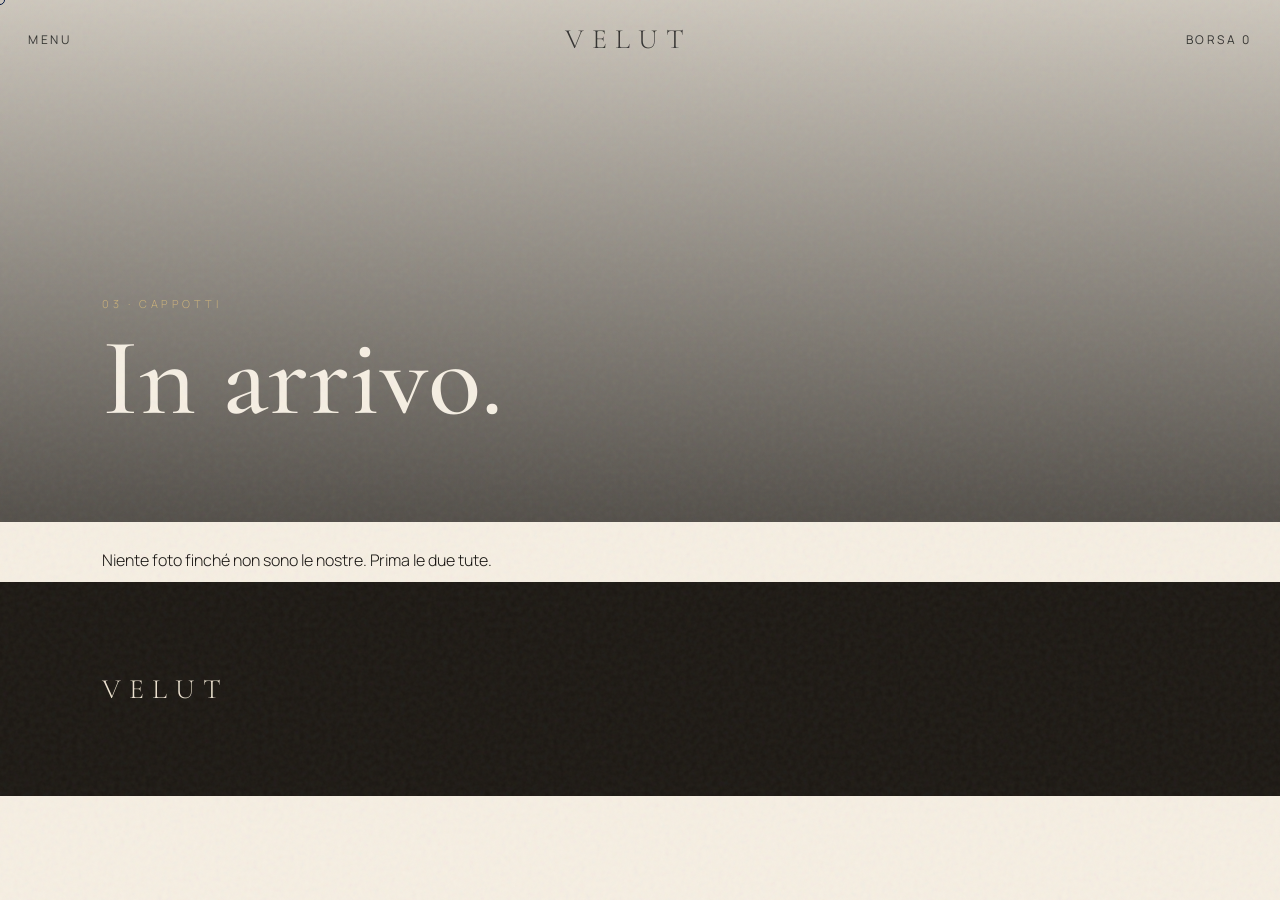
==== commit 9f45c858: "Ripristina hero video, togli stock, solo tuta sabbia e tuta nero con foto esatte" ====
--- a/cappotti.html
+++ b/cappotti.html
@@ -1,5 +1,20 @@
-<!DOCTYPE html><html lang="it"><head><meta charset="UTF-8"/><meta name="viewport" content="width=device-width, initial-scale=1"/><title>Cappotti Lana Vergine — VELUT</title><link href="https://fonts.googleapis.com/css2?family=Cormorant+Garamond:ital,wght@0,400;0,500;1,400&family=Manrope:wght@300;400;500&display=swap" rel="stylesheet" /><link rel="stylesheet" href="styles.css" /></head><body><div class="cursor" id="cursor"></div><div class="grain"></div><nav class="nav"><button class="nav-link" data-open="menu">Menu</button><a class="wordmark" href="index.html">VELUT</a><button class="nav-link" id="cartBtn">Borsa <span id="cartCount">0</span></button></nav><aside class="panel" id="menu"><button class="panel-close" data-close>×</button><a href="index.html">Home</a><a href="magliette.html">Magliette</a><a href="tute.html">Tute</a><a href="cappotti.html">Cappotti</a></aside><aside class="panel cart" id="cart"><button class="panel-close" data-close-cart>×</button><p class="eyebrow">Borsa</p><div id="cartItems" class="cart-items"></div><div class="cart-foot"><div class="row"><span>Totale</span><strong id="cartTotal">€ 0</strong></div><button class="btn solid" id="checkout">Richiedi il capo</button></div></aside><header class="page-hero"><div class="bg"><img src="https://images.pexels.com/photos/1043473/pexels-photo-1043473.jpeg?auto=compress&cs=tinysrgb&w=1800" alt="Cappotto figura intera" /></div><div class="hero-veil"></div><div class="copy"><p class="eyebrow">03 · Cappotti</p><h1>Lunghezza<br/>vera.</h1></div></header><p class="note-atelier">Tre cappotti. Foto a figura intera: si deve leggere la lunghezza. Poi spalla e bottone. Lana vergine. € 890.</p><section class="catalog">
-<article class="card full"><div class="shots"><img class="main" src="https://images.pexels.com/photos/1043473/pexels-photo-1043473.jpeg?auto=compress&cs=tinysrgb&w=1400" alt="Cappotto nero figura intera"/><img class="side" src="https://images.pexels.com/photos/325876/pexels-photo-325876.jpeg?auto=compress&cs=tinysrgb&w=800" alt="Dettaglio cappotto nero"/><img class="side" src="https://images.unsplash.com/photo-1539533018447-63fcce2678e3?auto=format&fit=crop&w=800&q=80" alt="Bottone e bavero"/></div><p class="meta">01 · Nero Notte</p><h3>Cappotto Notte</h3><p class="price">€ 890</p><p>Figura intera. Lana vergine, spalla unstructured, bottoni in corno.</p><div class="sizes"><button class="size on" data-size="48">48</button><button class="size" data-size="50">50</button><button class="size" data-size="52">52</button><button class="size" data-size="54">54</button></div><button class="btn solid add" data-id="coat-notte" data-name="Cappotto Lana Vergine Nero Notte" data-price="890">Aggiungi alla borsa</button></article>
-<article class="card full"><div class="shots"><img class="main" src="https://images.pexels.com/photos/19113849/pexels-photo-19113849.jpeg?auto=compress&cs=tinysrgb&w=1400" alt="Cappotto cammello figura intera"/><img class="side" src="https://images.pexels.com/photos/7671166/pexels-photo-7671166.jpeg?auto=compress&cs=tinysrgb&w=800" alt="Dettaglio cammello"/><img class="side" src="https://images.pexels.com/photos/6764007/pexels-photo-6764007.jpeg?auto=compress&cs=tinysrgb&w=800" alt="Tessuto cammello"/></div><p class="meta">02 · Cammello</p><h3>Cappotto Cammello</h3><p class="price">€ 890</p><p>Doppio panno. Si vede la caduta dal bavero al ginocchio.</p><div class="sizes"><button class="size on" data-size="48">48</button><button class="size" data-size="50">50</button><button class="size" data-size="52">52</button><button class="size" data-size="54">54</button></div><button class="btn solid add" data-id="coat-cammello" data-name="Cappotto Lana Vergine Cammello" data-price="890">Aggiungi alla borsa</button></article>
-<article class="card full"><div class="shots"><img class="main" src="https://images.pexels.com/photos/3755706/pexels-photo-3755706.jpeg?auto=compress&cs=tinysrgb&w=1400" alt="Cappotto sabbia figura intera"/><img class="side" src="https://images.pexels.com/photos/298863/pexels-photo-298863.jpeg?auto=compress&cs=tinysrgb&w=800" alt="Dettaglio sabbia"/><img class="side" src="https://images.pexels.com/photos/1342609/pexels-photo-1342609.jpeg?auto=compress&cs=tinysrgb&w=800" alt="Profilo cappotto"/></div><p class="meta">03 · Sabbia</p><h3>Cappotto Sabbia</h3><p class="price">€ 890</p><p>Figura intera. Fodera in cupro. Silenzio da maison.</p><div class="sizes"><button class="size on" data-size="48">48</button><button class="size" data-size="50">50</button><button class="size" data-size="52">52</button><button class="size" data-size="54">54</button></div><button class="btn solid add" data-id="coat-sabbia" data-name="Cappotto Lana Vergine Sabbia" data-price="890">Aggiungi alla borsa</button></article>
-</section><footer class="foot"><div><p class="wordmark">VELUT</p><p>Atelier VELUT</p></div><div><p>hello@ateliervelut.com</p></div></footer><script src="app.js"></script></body></html>+<!DOCTYPE html>
+<html lang="it">
+<head>
+<meta charset="UTF-8"/>
+<meta name="viewport" content="width=device-width, initial-scale=1"/>
+<title>Cappotti — VELUT</title>
+<link href="https://fonts.googleapis.com/css2?family=Cormorant+Garamond:ital,wght@0,400;0,500;1,400&family=Manrope:wght@300;400;500&display=swap" rel="stylesheet"/>
+<link rel="stylesheet" href="styles.css"/>
+</head>
+<body>
+<div class="cursor" id="cursor"></div><div class="grain"></div>
+<nav class="nav"><button class="nav-link" data-open="menu">Menu</button><a class="wordmark" href="index.html">VELUT</a><button class="nav-link" id="cartBtn">Borsa <span id="cartCount">0</span></button></nav>
+<aside class="panel" id="menu"><button class="panel-close" data-close>×</button><a href="index.html">Home</a><a href="magliette.html">Magliette</a><a href="tute.html">Tute</a><a href="cappotti.html">Cappotti</a></aside>
+<aside class="panel cart" id="cart"><button class="panel-close" data-close-cart>×</button><p class="eyebrow">Borsa</p><div id="cartItems" class="cart-items"></div><div class="cart-foot"><div class="row"><span>Totale</span><strong id="cartTotal">€ 0</strong></div><button class="btn solid" id="checkout">Richiedi il capo</button></div></aside>
+<header class="page-hero"><div class="hero-veil"></div><div class="copy"><p class="eyebrow">03 · Cappotti</p><h1>In arrivo.</h1></div></header>
+<p class="note-atelier">Niente foto finché non sono le nostre. Prima le due tute.</p>
+<footer class="foot"><div><p class="wordmark">VELUT</p></div></footer>
+<script src="app.js"></script>
+</body>
+</html>
